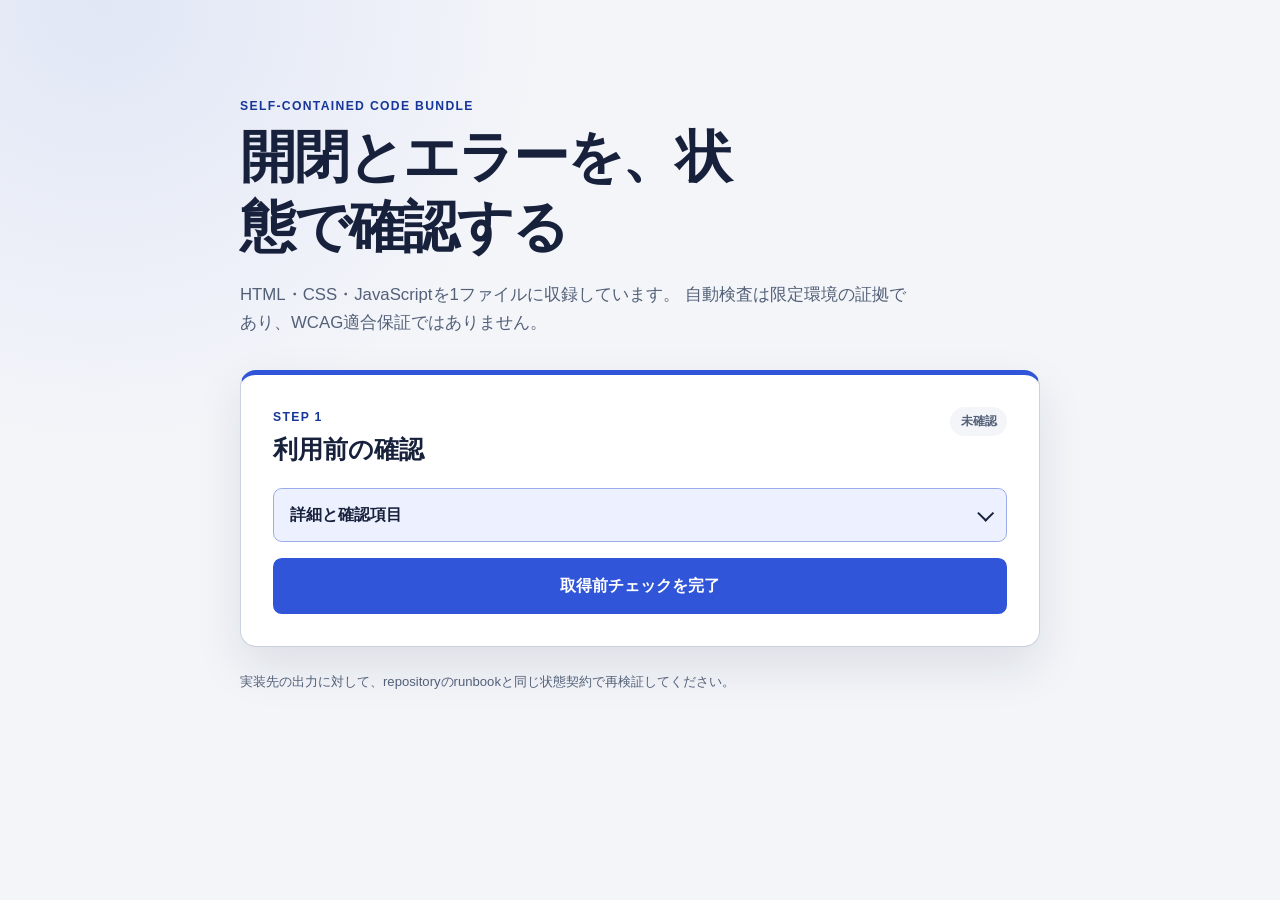
==== public/artifacts/jp-disclosure-error-component.html @ b6cd9cba "Publish JP A11y Component Lab" ====
<!DOCTYPE html>
<html lang="ja">
  <head>
    <meta charset="utf-8">
    <meta name="viewport" content="width=device-width, initial-scale=1">
    <meta name="license" content="Owner-approved license file">
    <meta
      name="description"
      content="日本語の開閉、入力エラー、フォーカス移動を確認できる自己完結型コードbundle。"
    >
    <title>日本語Disclosure/Error UI | Code Bundle</title>
    <style>
:root {
  color-scheme: light;

  --ink: #17213c;
  --muted: #536078;
  --paper: #fff;
  --canvas: #f3f5f9;
  --line: #c9d0de;
  --accent: #3155d9;
  --accent-dark: #173698;
  --accent-soft: #edf1ff;
  --danger: #a51d2d;
  --danger-soft: #fff0f1;
  --success: #176b4d;
  --success-soft: #eaf8f1;
  --focus: #f4b400;
  --shadow: 0 1.25rem 3rem rgb(23 33 60 / 10%);
}

* {
  box-sizing: border-box;
}

html {
  background: var(--canvas);
  font-family: "Hiragino Sans", "Yu Gothic", Meiryo, sans-serif;
  line-height: 1.7;
}

body {
  min-width: 0;
  margin: 0;
  color: var(--ink);
  background:
    radial-gradient(circle at 8% 0%, rgb(49 85 217 / 9%), transparent 28rem),
    var(--canvas);
}

button,
input {
  font: inherit;
}

button,
a {
  -webkit-tap-highlight-color: transparent;
}

button:focus-visible,
a:focus-visible,
input:focus-visible,
input.is-programmatic-focus {
  outline: 0.1875rem solid var(--focus);
  outline-offset: 0.1875rem;
}

.skip-link {
  position: fixed;
  z-index: 10;
  top: 0.75rem;
  left: 0.75rem;
  padding: 0.65rem 0.9rem;
  color: var(--paper);
  background: var(--ink);
  border-radius: 0.35rem;
  transform: translateY(-160%);
  transition: transform 160ms ease-out;
}

.skip-link:focus {
  transform: translateY(0);
}

.page-shell {
  width: min(100% - 2rem, 50rem);
  margin-inline: auto;
  padding-block: clamp(2.5rem, 8vw, 6rem) 3rem;
}

.intro {
  margin-bottom: 2rem;
}

.eyebrow,
.step-label {
  margin: 0 0 0.35rem;
  color: var(--accent-dark);
  font-size: 0.76rem;
  font-weight: 800;
  letter-spacing: 0.11em;
}

h1,
h2,
p {
  overflow-wrap: anywhere;
}

h1 {
  max-width: 17ch;
  margin: 0;
  font-size: clamp(2rem, 6vw, 3.5rem);
  line-height: 1.25;
  letter-spacing: -0.035em;
}

h2 {
  margin: 0;
  font-size: clamp(1.25rem, 3vw, 1.55rem);
  line-height: 1.4;
}

.lead {
  max-width: 42rem;
  margin: 1.15rem 0 0;
  color: var(--muted);
  font-size: 1.05rem;
}

.pattern-card {
  padding: clamp(1.1rem, 4vw, 2rem);
  background: var(--paper);
  border: 1px solid var(--line);
  border-top: 0.35rem solid var(--accent);
  border-radius: 1rem;
  box-shadow: var(--shadow);
}

.pattern-card__heading {
  display: flex;
  gap: 1rem;
  align-items: flex-start;
  justify-content: space-between;
  margin-bottom: 1.25rem;
}

.state-badge {
  flex: 0 0 auto;
  padding: 0.25rem 0.65rem;
  color: var(--muted);
  background: var(--canvas);
  border-radius: 999px;
  font-size: 0.78rem;
  font-weight: 700;
}

[data-state$="ready"] .state-badge,
[data-state="completed"] .state-badge {
  color: var(--success);
  background: var(--success-soft);
}

[data-state*="error"] .state-badge {
  color: var(--danger);
  background: var(--danger-soft);
}

.error-message {
  margin-bottom: 1rem;
  padding: 1rem;
  color: #74111e;
  background: var(--danger-soft);
  border: 1px solid #e69ca5;
  border-left: 0.35rem solid var(--danger);
  border-radius: 0.5rem;
}

.error-message p {
  margin: 0;
}

.error-message__detail {
  margin-top: 0.25rem;
}

.error-jump {
  margin-top: 0.55rem;
  padding: 0;
  color: var(--danger);
  background: transparent;
  border: 0;
  font-weight: 700;
  text-decoration: underline;
  text-underline-offset: 0.2em;
  cursor: pointer;
}

.disclosure-toggle {
  display: flex;
  width: 100%;
  min-height: 3.25rem;
  padding: 0.8rem 1rem;
  align-items: center;
  justify-content: space-between;
  color: var(--ink);
  background: var(--accent-soft);
  border: 1px solid #9cabe9;
  border-radius: 0.55rem;
  font-weight: 750;
  text-align: left;
  cursor: pointer;
}

.disclosure-toggle:hover {
  background: #e1e7ff;
}

.toggle-icon {
  width: 0.75rem;
  height: 0.75rem;
  margin-left: 1rem;
  border-right: 0.16rem solid currentcolor;
  border-bottom: 0.16rem solid currentcolor;
  transform: rotate(45deg) translateY(-0.15rem);
  transition: transform 160ms ease-out;
}

[aria-expanded="true"] .toggle-icon {
  transform: rotate(225deg) translate(-0.1rem, -0.1rem);
}

.disclosure-panel {
  padding: 1rem 0.2rem 0;
}

.disclosure-panel > p {
  margin: 0 0 1rem;
  color: var(--muted);
}

.check-row {
  display: grid;
  grid-template-columns: auto minmax(0, 1fr);
  gap: 0.7rem;
  align-items: start;
  padding: 1rem;
  background: #f8f9fc;
  border: 1px solid var(--line);
  border-radius: 0.55rem;
}

.check-row input {
  width: 1.35rem;
  height: 1.35rem;
  margin: 0.12rem 0 0;
  accent-color: var(--accent);
}

.check-row input[aria-invalid="true"] {
  box-shadow: 0 0 0 0.18rem var(--danger);
}

.check-row label {
  display: inline-block;
  font-weight: 750;
  cursor: pointer;
}

.check-row p {
  margin: 0.25rem 0 0;
  color: var(--muted);
  font-size: 0.88rem;
}

.primary-button {
  width: 100%;
  min-height: 3.25rem;
  margin-top: 1rem;
  padding: 0.75rem 1rem;
  color: var(--paper);
  background: var(--accent);
  border: 0.125rem solid var(--accent);
  border-radius: 0.55rem;
  font-weight: 750;
  cursor: pointer;
}

.primary-button:hover {
  background: var(--accent-dark);
  border-color: var(--accent-dark);
}

.completion-status {
  margin: 1rem 0 0;
  padding: 0.9rem 1rem;
  color: #10543c;
  background: var(--success-soft);
  border: 1px solid #8bc8ae;
  border-radius: 0.55rem;
  font-weight: 700;
}

.page-note {
  padding: 1.5rem 0 0;
  color: var(--muted);
  font-size: 0.82rem;
}

.page-note__text {
  margin: 0;
}

noscript {
  display: block;
  padding: 1rem;
  color: #74111e;
  background: var(--danger-soft);
}

[hidden] {
  display: none !important;
}

@media (width <= 34rem) {
  .page-shell {
    width: min(100% - 16px, 50rem);
    padding-top: 2.5rem;
  }

  .pattern-card,
  .error-message,
  .check-row {
    padding-inline: 16px;
  }

  .disclosure-toggle,
  .primary-button {
    padding-inline: 16px;
  }

  .pattern-card__heading {
    display: block;
  }

  .state-badge {
    display: inline-block;
    margin-top: 0.6rem;
  }
}

@media (prefers-reduced-motion: reduce) {
  *,
  *::before,
  *::after {
    scroll-behavior: auto !important;
    transition-duration: 0.01ms !important;
    animation-duration: 0.01ms !important;
    animation-iteration-count: 1 !important;
  }
}
    </style>
  </head>
  <body>
    <a class="skip-link" href="#component-heading">コンポーネントへ移動</a>
    <main class="page-shell">
      <header class="intro">
        <p class="eyebrow">SELF-CONTAINED CODE BUNDLE</p>
        <h1 id="component-heading">開閉とエラーを、状態で確認する</h1>
        <p class="lead">
          HTML・CSS・JavaScriptを1ファイルに収録しています。
          自動検査は限定環境の証拠であり、WCAG適合保証ではありません。
        </p>
      </header>

<section
        id="disclosure-error-pattern"
        class="pattern-card"
        aria-labelledby="pattern-title"
        data-state="collapsed-pristine"
      >
        <div class="pattern-card__heading">
          <div>
            <p class="step-label">STEP 1</p>
            <h2 id="pattern-title">利用前の確認</h2>
          </div>
          <span class="state-badge" aria-hidden="true">未確認</span>
        </div>

        <div id="validation-error" class="error-message" role="alert" hidden>
          <p><strong>確認を完了できませんでした。</strong></p>
          <p class="error-message__detail">詳細を開いて「内容を確認しました」を選んでください。</p>
          <button class="error-jump" type="button">確認項目へ移動</button>
        </div>

        <button
          id="disclosure-toggle"
          class="disclosure-toggle"
          type="button"
          aria-expanded="false"
          aria-controls="disclosure-panel"
        >
          <span>詳細と確認項目</span>
          <span class="toggle-icon" aria-hidden="true"></span>
        </button>

        <div id="disclosure-panel" class="disclosure-panel" hidden>
          <p>
            このサンプルは開閉、入力エラー、フォーカス移動をまとめて検証するためのものです。
            自動検査の結果だけで WCAG 適合を保証するものではありません。
          </p>

          <div class="check-row">
            <input
              id="confirmation"
              name="confirmation"
              type="checkbox"
              aria-describedby="confirmation-hint"
              aria-errormessage="validation-error"
            >
            <div>
              <label for="confirmation">内容を確認しました</label>
              <p id="confirmation-hint">選択はこのページ内だけで使われ、送信されません。</p>
            </div>
          </div>
        </div>

        <button id="complete-button" class="primary-button" type="button">
          取得前チェックを完了
        </button>

        <p id="completion-status" class="completion-status" role="status" hidden>
          操作確認が完了しました。次にコードbundleを取得できます。
        </p>
      </section>

      <footer class="page-note">
        <p class="page-note__text">
          実装先の出力に対して、repositoryのrunbookと同じ状態契約で再検証してください。
        </p>
      </footer>
    </main>

    <script>
const VALID_STATES = new Set([
  "collapsed-pristine",
  "expanded-pristine",
  "collapsed-error",
  "expanded-error",
  "collapsed-ready",
  "expanded-ready",
  "completed"
]);

class DisclosureErrorPattern {
  constructor(root, { onReadyForAcquisition = () => {} } = {}) {
    this.root = root;
    this.onReadyForAcquisition = onReadyForAcquisition;
    this.toggle = root.querySelector("#disclosure-toggle");
    this.panel = root.querySelector("#disclosure-panel");
    this.checkbox = root.querySelector("#confirmation");
    this.completeButton = root.querySelector("#complete-button");
    this.error = root.querySelector("#validation-error");
    this.errorJump = root.querySelector(".error-jump");
    this.status = root.querySelector("#completion-status");
    this.badge = root.querySelector(".state-badge");
    this.open = false;
    this.checked = false;
    this.hasError = false;
    this.completed = false;

    this.bindEvents();
    this.render();
  }

  bindEvents() {
    this.toggle.addEventListener("click", () => {
      this.completed = false;
      this.open = !this.open;
      this.render();
    });

    this.panel.addEventListener("keydown", (event) => {
      if (event.key !== "Escape") return;
      event.preventDefault();
      this.open = false;
      this.render();
      this.toggle.focus();
    });

    this.checkbox.addEventListener("change", () => {
      this.checked = this.checkbox.checked;
      this.hasError = false;
      this.completed = false;
      this.render();
    });

    this.checkbox.addEventListener("blur", () => {
      this.checkbox.classList.remove("is-programmatic-focus");
    });

    this.completeButton.addEventListener("click", () => {
      if (!this.checked) {
        this.open = true;
        this.hasError = true;
        this.completed = false;
        this.render();
        this.focusCheckbox();
        return;
      }

      this.open = false;
      this.hasError = false;
      this.completed = true;
      this.render();
      this.onReadyForAcquisition();
    });

    this.errorJump.addEventListener("click", () => {
      this.open = true;
      this.render();
      this.focusCheckbox();
    });
  }

  focusCheckbox() {
    this.checkbox.classList.add("is-programmatic-focus");
    this.checkbox.focus();
  }

  get state() {
    if (this.completed) return "completed";
    const visibility = this.open ? "expanded" : "collapsed";
    const condition = this.hasError ? "error" : this.checked ? "ready" : "pristine";
    return `${visibility}-${condition}`;
  }

  render() {
    const state = this.state;
    this.root.dataset.state = state;
    this.toggle.setAttribute("aria-expanded", String(this.open));
    this.panel.hidden = !this.open;
    this.checkbox.checked = this.checked;
    this.checkbox.setAttribute("aria-invalid", String(this.hasError));
    this.error.hidden = !this.hasError;
    this.status.hidden = !this.completed;
    this.badge.textContent = this.hasError ? "要確認" : this.checked ? "確認済み" : "未確認";
  }

  setState(state) {
    if (!VALID_STATES.has(state)) throw new Error(`Unknown state: ${state}`);

    this.open = state.startsWith("expanded");
    this.checked = state.includes("ready") || state === "completed";
    this.hasError = state.includes("error");
    this.completed = state === "completed";
    this.render();
  }
}

const TEST_STATES = Object.freeze([...VALID_STATES]);

const root = document.querySelector("#disclosure-error-pattern");
const component = new DisclosureErrorPattern(root);

window.__componentTestApi = Object.freeze({
  setState: (state) => component.setState(state),
  states: TEST_STATES,
  getState: () => component.state
});
    </script>
    <!--
MIT License

Copyright (c) 2026 Plainproof Labs

Permission is hereby granted, free of charge, to any person obtaining a copy
of this software and associated documentation files (the "Software"), to deal
in the Software without restriction, including without limitation the rights
to use, copy, modify, merge, publish, distribute, sublicense, and/or sell
copies of the Software, and to permit persons to whom the Software is
furnished to do so, subject to the following conditions:

The above copyright notice and this permission notice shall be included in all
copies or substantial portions of the Software.

THE SOFTWARE IS PROVIDED "AS IS", WITHOUT WARRANTY OF ANY KIND, EXPRESS OR
IMPLIED, INCLUDING BUT NOT LIMITED TO THE WARRANTIES OF MERCHANTABILITY,
FITNESS FOR A PARTICULAR PURPOSE AND NONINFRINGEMENT. IN NO EVENT SHALL THE
AUTHORS OR COPYRIGHT HOLDERS BE LIABLE FOR ANY CLAIM, DAMAGES OR OTHER
LIABILITY, WHETHER IN AN ACTION OF CONTRACT, TORT OR OTHERWISE, ARISING FROM,
OUT OF OR IN CONNECTION WITH THE SOFTWARE OR THE USE OR OTHER DEALINGS IN THE
SOFTWARE.
    -->
  </body>
</html>
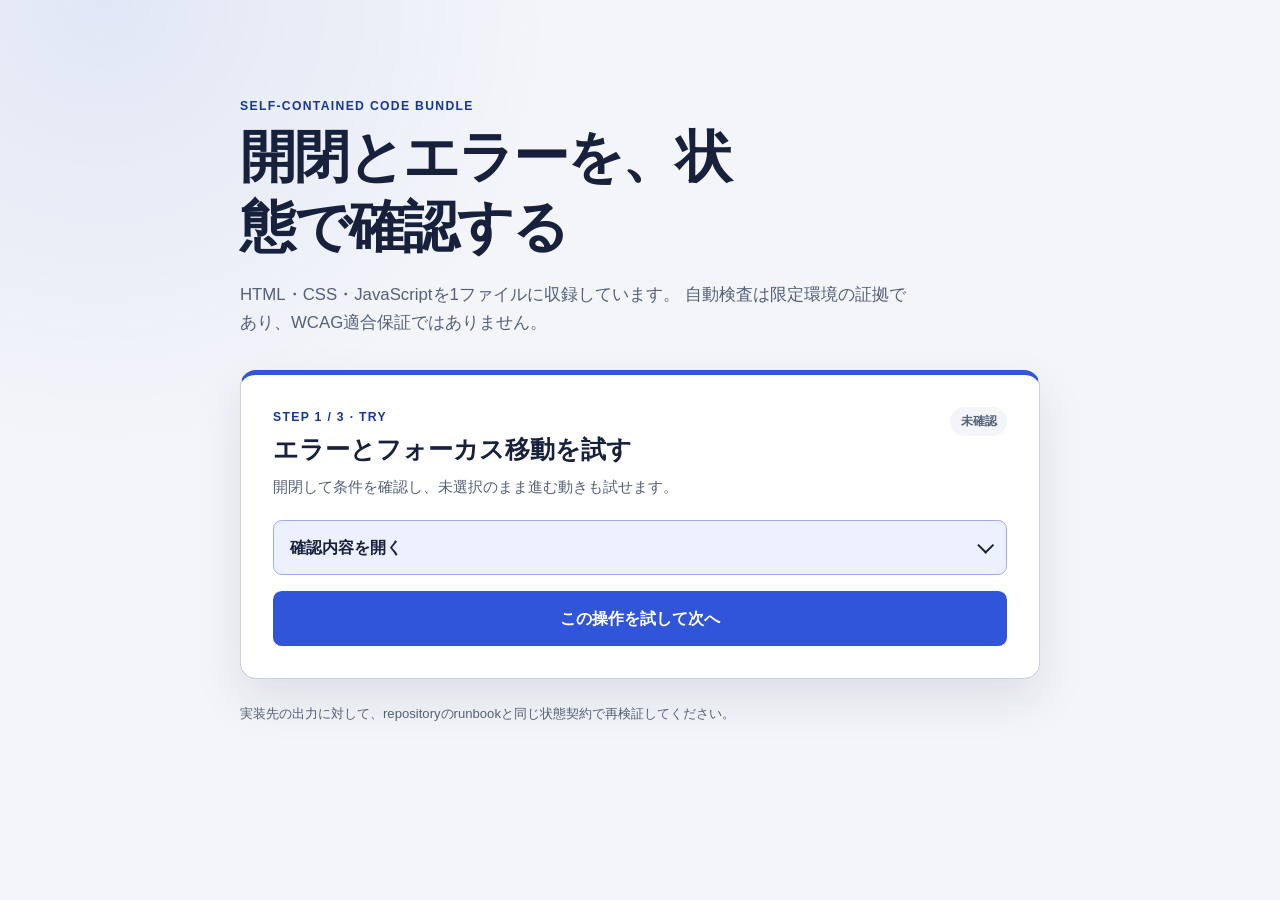
==== commit 7cffce27: "Publish verified accessibility interaction update" ====
--- a/public/artifacts/jp-disclosure-error-component.html
+++ b/public/artifacts/jp-disclosure-error-component.html
@@ -71,16 +71,27 @@
   z-index: 10;
   top: 0.75rem;
   left: 0.75rem;
-  padding: 0.65rem 0.9rem;
+  width: 1px;
+  height: 1px;
+  padding: 0;
+  overflow: hidden;
   color: var(--paper);
   background: var(--ink);
+  border: 0;
   border-radius: 0.35rem;
-  transform: translateY(-160%);
-  transition: transform 160ms ease-out;
+  clip-path: inset(50%);
+  transform: translateY(calc(-100% - 1rem));
+  white-space: nowrap;
 }
 
 .skip-link:focus {
-  transform: translateY(0);
+  width: auto;
+  height: auto;
+  padding: 0.65rem 0.9rem;
+  overflow: visible;
+  clip-path: none;
+  transform: none;
+  white-space: normal;
 }
 
 .page-shell {
@@ -144,6 +155,13 @@
   align-items: flex-start;
   justify-content: space-between;
   margin-bottom: 1.25rem;
+}
+
+.pattern-card__summary {
+  max-width: 34rem;
+  margin: 0.45rem 0 0;
+  color: var(--muted);
+  font-size: 0.92rem;
 }
 
 .state-badge {
@@ -252,8 +270,8 @@
 }
 
 .check-row input {
-  width: 1.35rem;
-  height: 1.35rem;
+  width: 1.5rem;
+  height: 1.5rem;
   margin: 0.12rem 0 0;
   accent-color: var(--accent);
 }
@@ -382,15 +400,16 @@
       >
         <div class="pattern-card__heading">
           <div>
-            <p class="step-label">STEP 1</p>
-            <h2 id="pattern-title">利用前の確認</h2>
+            <p class="step-label">STEP 1 / 3 · TRY</p>
+            <h2 id="pattern-title">エラーとフォーカス移動を試す</h2>
+            <p class="pattern-card__summary">開閉して条件を確認し、未選択のまま進む動きも試せます。</p>
           </div>
           <span class="state-badge" aria-hidden="true">未確認</span>
         </div>
 
         <div id="validation-error" class="error-message" role="alert" hidden>
           <p><strong>確認を完了できませんでした。</strong></p>
-          <p class="error-message__detail">詳細を開いて「内容を確認しました」を選んでください。</p>
+          <p class="error-message__detail">詳細を開いて「操作条件を確認しました」を選んでください。</p>
           <button class="error-jump" type="button">確認項目へ移動</button>
         </div>
 
@@ -401,14 +420,14 @@
           aria-expanded="false"
           aria-controls="disclosure-panel"
         >
-          <span>詳細と確認項目</span>
+          <span>確認内容を開く</span>
           <span class="toggle-icon" aria-hidden="true"></span>
         </button>
 
         <div id="disclosure-panel" class="disclosure-panel" hidden>
           <p>
-            このサンプルは開閉、入力エラー、フォーカス移動をまとめて検証するためのものです。
-            自動検査の結果だけで WCAG 適合を保証するものではありません。
+            未選択のまま進むと、エラーを表示してこの確認項目へフォーカスを移します。
+            Escapeではパネルを閉じ、開閉ボタンへ戻ります。
           </p>
 
           <div class="check-row">
@@ -420,18 +439,18 @@
               aria-errormessage="validation-error"
             >
             <div>
-              <label for="confirmation">内容を確認しました</label>
+              <label for="confirmation">操作条件を確認しました</label>
               <p id="confirmation-hint">選択はこのページ内だけで使われ、送信されません。</p>
             </div>
           </div>
         </div>
 
         <button id="complete-button" class="primary-button" type="button">
-          取得前チェックを完了
+          この操作を試して次へ
         </button>
 
         <p id="completion-status" class="completion-status" role="status" hidden>
-          操作確認が完了しました。次にコードbundleを取得できます。
+          デモ操作を確認しました。次に自己完結HTMLを取得できます。
         </p>
       </section>
 
